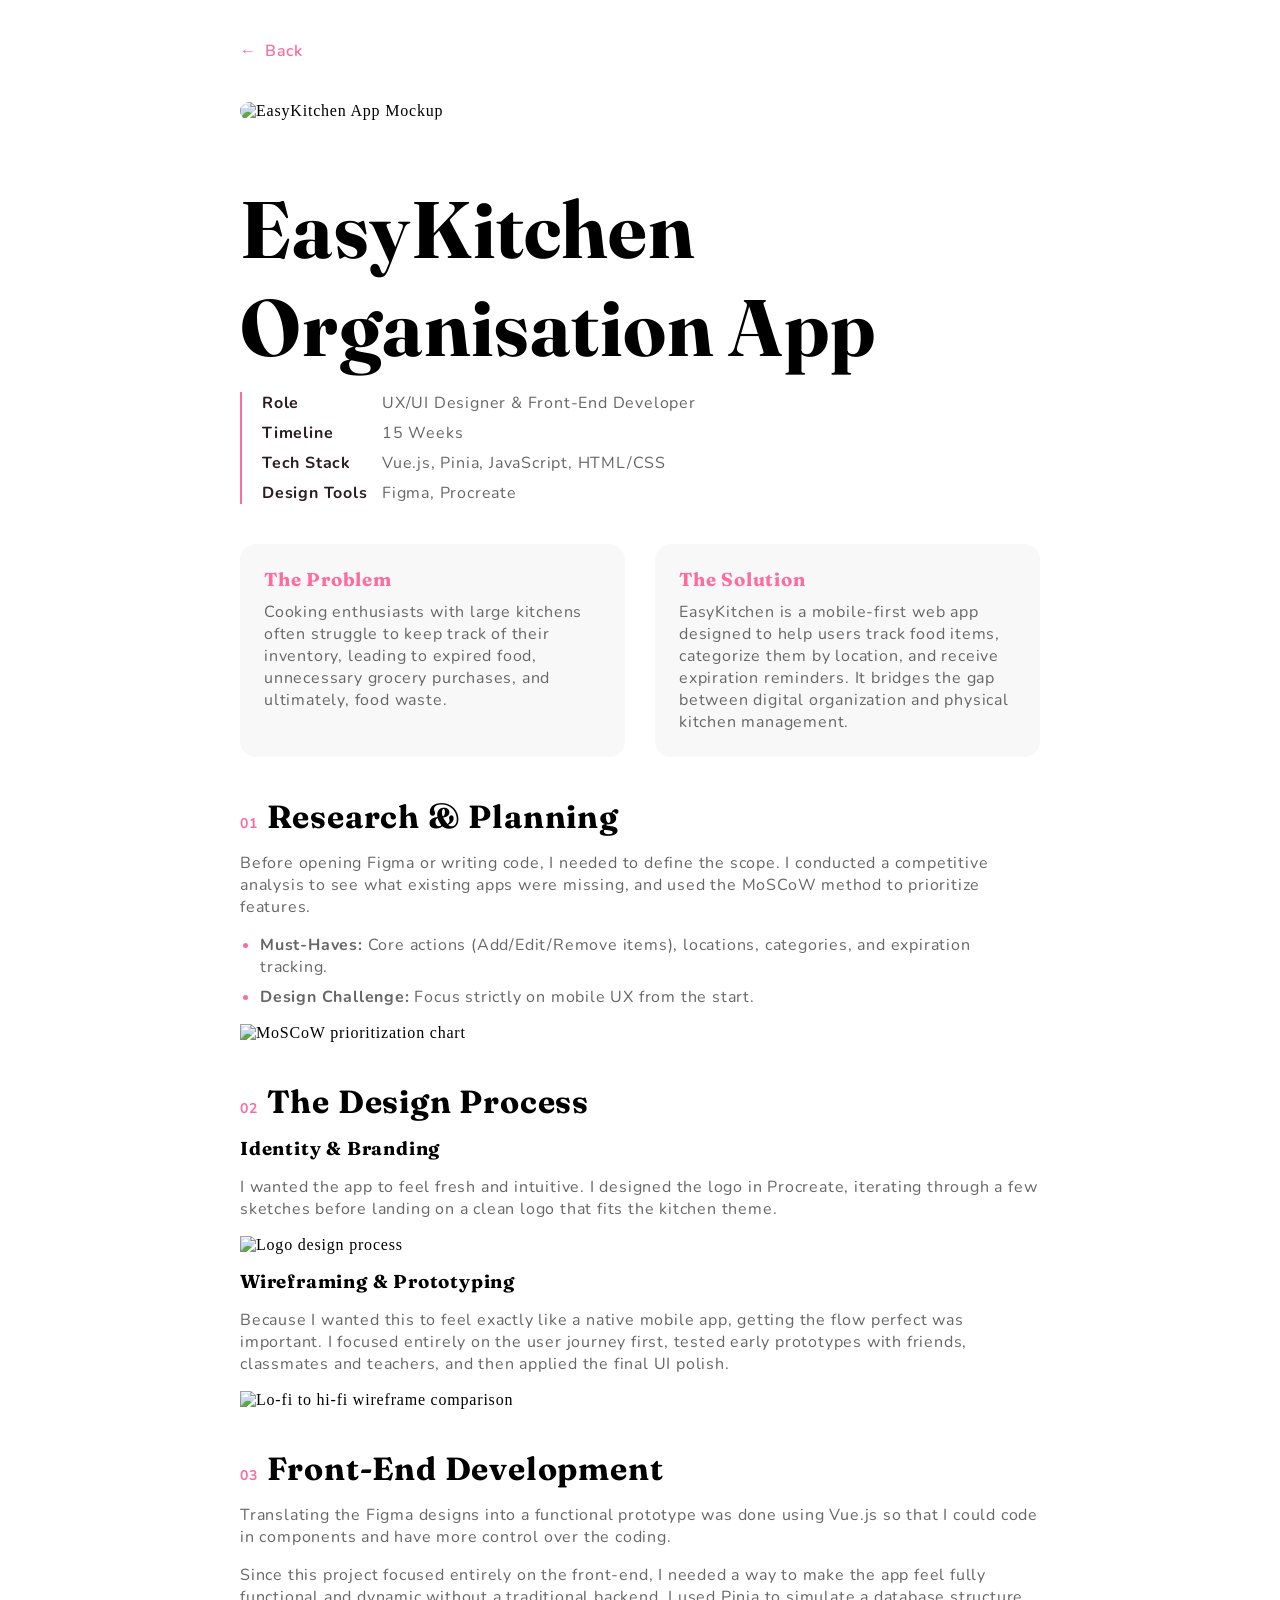
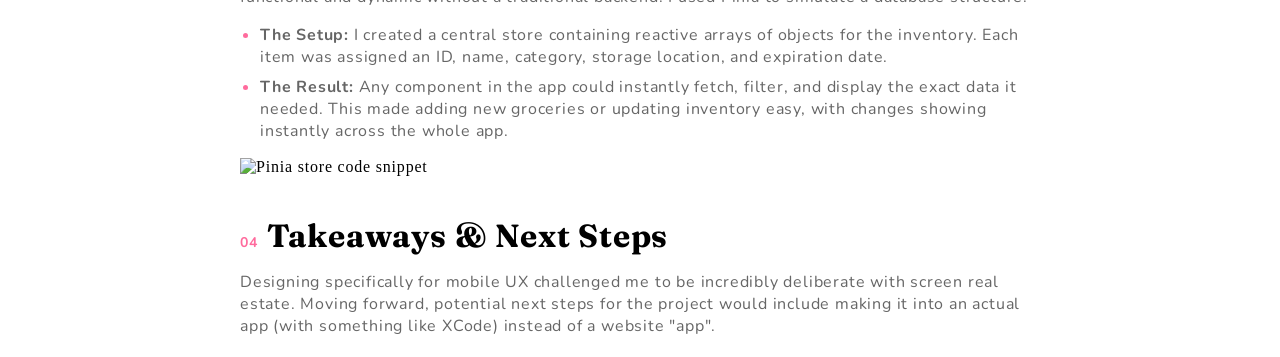
==== project1.html @ 2dae2935 "Add Project section" ====
<!doctype html>
<html lang="en">
	<head>
		<meta charset="UTF-8" />
		<meta name="viewport" content="width=device-width, initial-scale=1.0" />

		<link rel="stylesheet" href="projectdetail.css" />
		<link rel="preconnect" href="https://fonts.googleapis.com" />
		<link rel="preconnect" href="https://fonts.gstatic.com" crossorigin />
		<link
			href="https://fonts.googleapis.com/css2?family=Nunito:ital,wght@0,200..1000;1,200..1000&display=swap"
			rel="stylesheet" />
		<link rel="preconnect" href="https://fonts.googleapis.com" />
		<link rel="preconnect" href="https://fonts.gstatic.com" crossorigin />
		<link
			href="https://fonts.googleapis.com/css2?family=Fraunces:ital,opsz,wght@0,9..144,100..900;1,9..144,100..900&display=swap"
			rel="stylesheet" />
		<title>Silja Sihvo - EasyKitchen</title>
	</head>
	<body>
		<div class="back-wrapper">
			<a href="index.html" class="back-btn">
				<span class="back-arrow">&#8592;</span> Back
			</a>
		</div>

		<section class="project-hero">
			<img
				src="/images/easykitchen-hero.png"
				alt="EasyKitchen App Mockup"
				class="hero-img" />
		</section>

		<section class="project-intro">
			<h1>EasyKitchen Organisation App</h1>

			<div class="project-meta">
				<div class="meta-item">
					<span class="meta-label">Role</span>
					<span class="meta-value"
						>UX/UI Designer & Front-End Developer</span
					>
				</div>
				<div class="meta-item">
					<span class="meta-label">Timeline</span>
					<span class="meta-value">15 Weeks</span>
				</div>
				<div class="meta-item">
					<span class="meta-label">Tech Stack</span>
					<span class="meta-value"
						>Vue.js, Pinia, JavaScript, HTML/CSS</span
					>
				</div>
				<div class="meta-item">
					<span class="meta-label">Design Tools</span>
					<span class="meta-value">Figma, Procreate</span>
				</div>
			</div>
		</section>

		<!-- Problem & Solution -->
		<section class="project-section">
			<div class="problem-solution">
				<div class="ps-block">
					<h3>The Problem</h3>
					<p>
						Cooking enthusiasts with large kitchens often struggle
						to keep track of their inventory, leading to expired
						food, unnecessary grocery purchases, and ultimately,
						food waste.
					</p>
				</div>
				<div class="ps-block">
					<h3>The Solution</h3>
					<p>
						EasyKitchen is a mobile-first web app designed to help
						users track food items, categorize them by location, and
						receive expiration reminders. It bridges the gap between
						digital organization and physical kitchen management.
					</p>
				</div>
			</div>
		</section>

		<!-- 1. Research & Planning -->
		<section class="project-section">
			<h2><span class="section-number">01</span> Research & Planning</h2>
			<p>
				Before opening Figma or writing code, I needed to define the
				scope. I conducted a competitive analysis to see what existing
				apps were missing, and used the MoSCoW method to prioritize
				features.
			</p>
			<ul class="project-list">
				<li>
					<strong>Must-Haves:</strong> Core actions (Add/Edit/Remove
					items), locations, categories, and expiration tracking.
				</li>
				<li>
					<strong>Design Challenge:</strong> Focus strictly on mobile
					UX from the start.
				</li>
			</ul>
			<div class="img-placeholder">
				<img
					src="/images/research.png"
					alt="MoSCoW prioritization chart" />
			</div>
		</section>

		<!-- 2. Design Process -->
		<section class="project-section">
			<h2><span class="section-number">02</span> The Design Process</h2>

			<h3>Identity & Branding</h3>
			<p>
				I wanted the app to feel fresh and intuitive. I designed the
				logo in Procreate, iterating through a few sketches before
				landing on a clean logo that fits the kitchen theme.
			</p>
			<div class="img-placeholder">
				<img src="/images/logo-process.png" alt="Logo design process" />
			</div>

			<h3>Wireframing & Prototyping</h3>
			<p>
				Because I wanted this to feel exactly like a native mobile app,
				getting the flow perfect was important. I focused entirely on
				the user journey first, tested early prototypes with friends,
				classmates and teachers, and then applied the final UI polish.
			</p>
			<div class="img-placeholder">
				<img
					src="/images/wireframes.png"
					alt="Lo-fi to hi-fi wireframe comparison" />
			</div>
		</section>

		<!-- 3. Development -->
		<section class="project-section">
			<h2>
				<span class="section-number">03</span> Front-End Development
			</h2>
			<p>
				Translating the Figma designs into a functional prototype was
				done using Vue.js so that I could code in components and have
				more control over the coding.
			</p>
			<p>
				Since this project focused entirely on the front-end, I needed a
				way to make the app feel fully functional and dynamic without a
				traditional backend. I used Pinia to simulate a database
				structure.
			</p>
			<ul class="project-list">
				<li>
					<strong>The Setup:</strong> I created a central store
					containing reactive arrays of objects for the inventory.
					Each item was assigned an ID, name, category, storage
					location, and expiration date.
				</li>
				<li>
					<strong>The Result:</strong> Any component in the app could
					instantly fetch, filter, and display the exact data it
					needed. This made adding new groceries or updating inventory
					easy, with changes showing instantly across the whole app.
				</li>
			</ul>
			<div class="img-placeholder">
				<img src="/images/code.png" alt="Pinia store code snippet" />
			</div>
		</section>

		<!-- 4. Takeaways -->
		<section class="project-section">
			<h2>
				<span class="section-number">04</span> Takeaways & Next Steps
			</h2>
			<p>
				Designing specifically for mobile UX challenged me to be
				incredibly deliberate with screen real estate. Moving forward,
				potential next steps for the project would include making it
				into an actual app (with something like XCode) instead of a
				website "app".
			</p>
		</section>
	</body>
</html>
---- projectdetail.css ----
:root {
    --background-color: #ffffff;
    --light-gray: #F8F8F8;
    --gray-font: #666666;
    --lighter-font: #999999;
    --pink-font: #FFB3D1;
    --primary: #FF6B9D;
    --secondary: #FFF0F5;
    --contrast: #2D1920;
}

* {
    margin: 0;
    padding: 0;
    box-sizing: border-box;
}

html {
    scroll-behavior: smooth;
    scroll-padding-top: 90px;
}

body {
    letter-spacing: 0.05em;
    background-color: var(--background-color);
}

h1 {
    font-family: "Fraunces", serif;
    font-size: 80px;
}

h2 {
    font-family: "Fraunces", serif;
    font-size: 32px;
}

h3 {
    font-family: "Fraunces", serif;
}

h4 {
    font-family: "Nunito", sans-serif;
    color: var(--primary);
    font-weight: 500;
    font-size: 16px;
}

p {
    font-family: "Nunito", sans-serif;
    color: var(--gray-font);
}

ul {
    font-family: "Nunito", sans-serif;
}

span {
    font-family: "Nunito", sans-serif;
}

.highlight {
    color: var(--primary);
}

.back-wrapper {
    padding: 40px 80px 0;
    max-width: 960px;
    margin: 0 auto;
    width: 100%;
}

.back-btn {
    display: inline-flex;
    align-items: center;
    gap: 8px;
    color: var(--primary);
    text-decoration: none;
    font-family: "Nunito", sans-serif;
    font-weight: 600;
    transition: opacity 0.2s ease;
}

.back-btn:hover {
    opacity: 0.7;
}

.project-hero {
    padding: 40px 80px;
    max-width: 960px;
    margin: 0 auto;
    width: 100%;
}

.hero-img {
    width: 100%;
    max-height: 500px;
    object-fit: cover;
    border-radius: 20px;
}

.project-intro,
.project-section {
    padding: 20px 80px;
    display: flex;
    flex-direction: column;
    gap: 16px;
    max-width: 960px;
    margin: 0 auto;
    width: 100%;
}

.project-meta {
    display: flex;
    flex-direction: column;
    gap: 8px;
    border-left: 2px solid var(--primary);
    padding-left: 20px;
}

.meta-item {
    display: flex;
    gap: 10px;
}

.meta-label {
    font-family: "Nunito", sans-serif;
    font-weight: 700;
    color: var(--contrast);
    min-width: 110px;
}

.meta-value {
    font-family: "Nunito", sans-serif;
    color: var(--gray-font);
}

.problem-solution {
    display: flex;
    gap: 30px;
}

.ps-block {
    flex: 1;
    display: flex;
    flex-direction: column;
    gap: 10px;
    background-color: var(--light-gray);
    border-radius: 16px;
    padding: 24px;
}

.ps-block h3 {
    color: var(--primary);
}

.section-number {
    color: var(--primary);
    font-family: "Nunito", sans-serif;
    font-size: 14px;
    font-weight: 700;
    letter-spacing: 0.1em;
}

.project-list {
    padding-left: 20px;
    display: flex;
    flex-direction: column;
    gap: 8px;
    color: var(--gray-font);
}

.project-list li::marker {
    color: var(--primary);
}

.section-img {
    width: 100%;
    border-radius: 16px;
    object-fit: cover;
}

@media (max-width: 768px) {
    .back-wrapper,
    .project-hero,
    .project-intro,
    .project-section {
        padding: 24px;
    }

    .project-intro h1 {
        font-size: 2rem;
    }

    .problem-solution {
        flex-direction: column;
    }

    .meta-item {
        flex-direction: column;
        gap: 2px;
    }
}
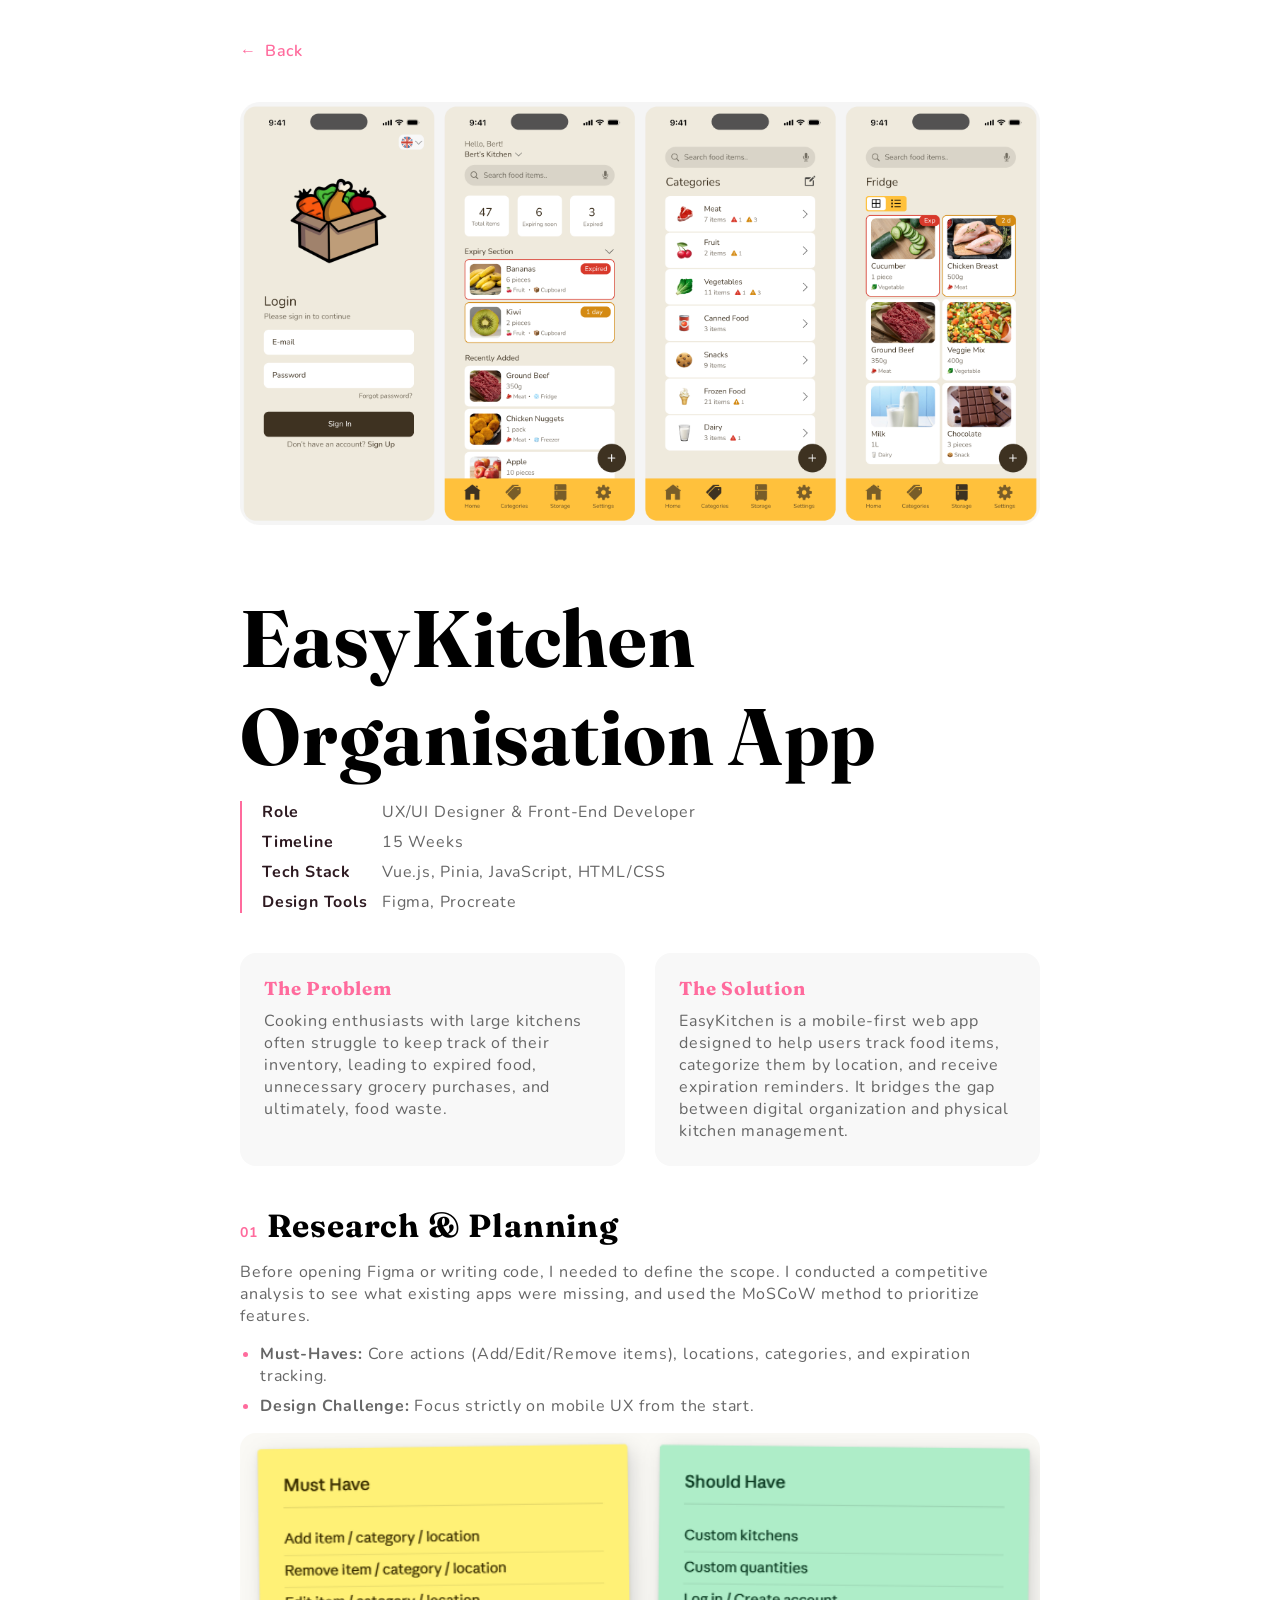
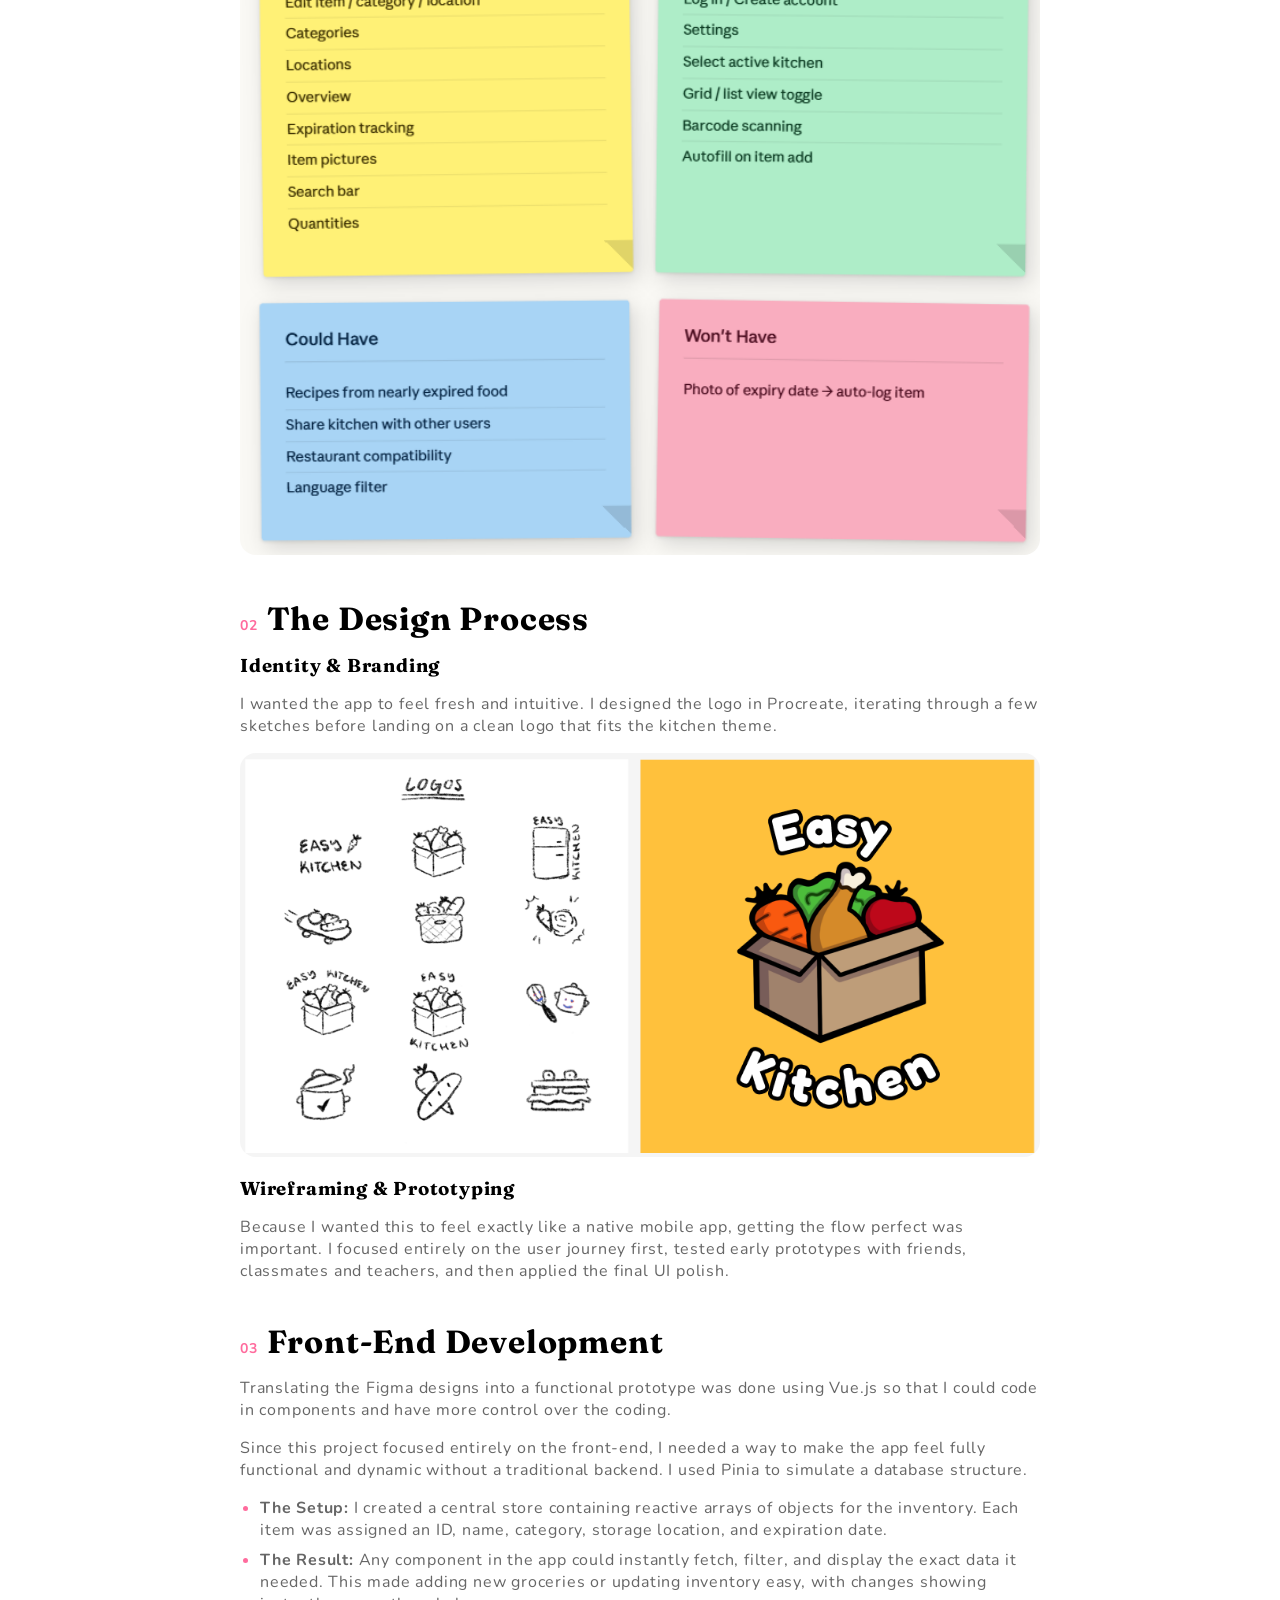
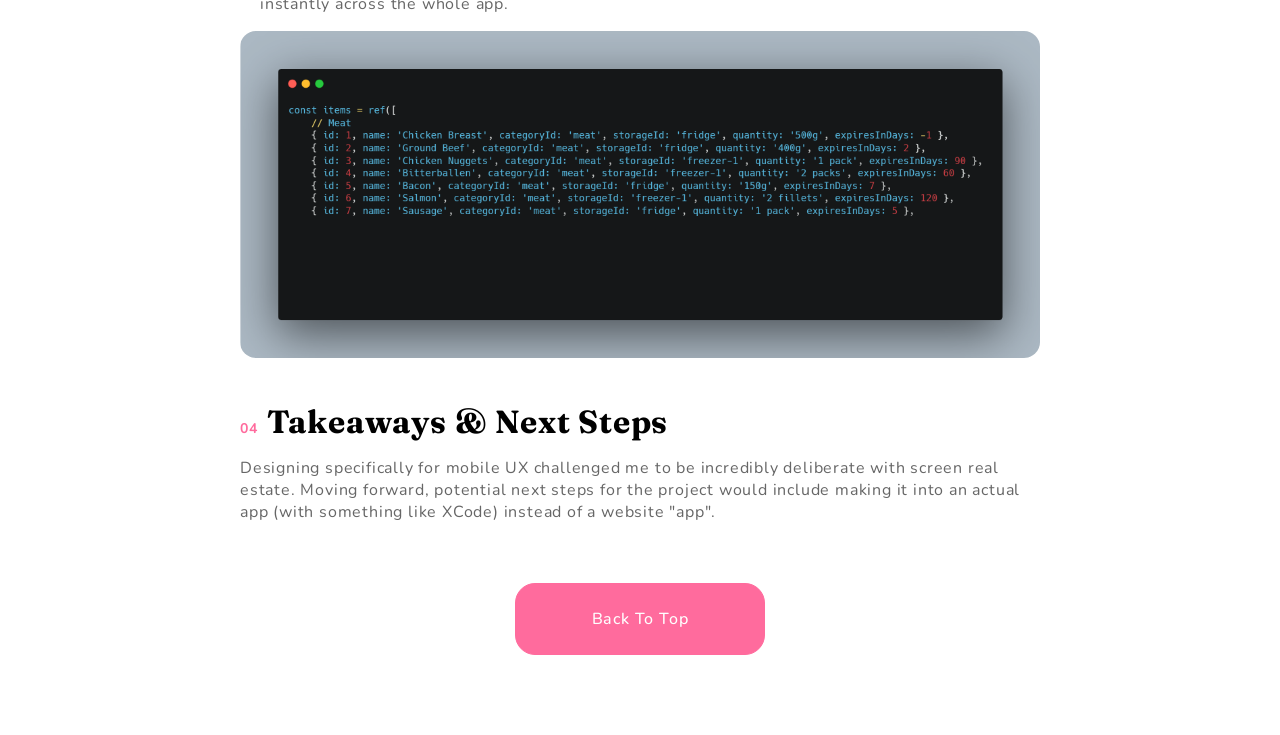
==== commit f08e1512: "Change placeholder images" ====
--- a/project1.html
+++ b/project1.html
@@ -129,11 +129,6 @@
 				the user journey first, tested early prototypes with friends,
 				classmates and teachers, and then applied the final UI polish.
 			</p>
-			<div class="img-placeholder">
-				<img
-					src="/images/wireframes.png"
-					alt="Lo-fi to hi-fi wireframe comparison" />
-			</div>
 		</section>
 
 		<!-- 3. Development -->
@@ -184,5 +179,13 @@
 				website "app".
 			</p>
 		</section>
+
+		<div class="cta-btn">Back To Top</div>
+
+		<script>
+			document.querySelector(".cta-btn").addEventListener("click", () => {
+				window.scrollTo({ top: 0, behavior: "smooth" });
+			});
+		</script>
 	</body>
 </html>
--- a/projectdetail.css
+++ b/projectdetail.css
@@ -97,6 +97,7 @@
     max-height: 500px;
     object-fit: cover;
     border-radius: 20px;
+    object-position: top;
 }
 
 .project-intro,
@@ -174,10 +175,17 @@
     color: var(--primary);
 }
 
-.section-img {
+.img-placeholder img {
     width: 100%;
     border-radius: 16px;
     object-fit: cover;
+}
+
+.img-label {
+    font-family: "Nunito", sans-serif;
+    font-size: 13px;
+    color: var(--lighter-font);
+    padding-top: 10px;
 }
 
 @media (max-width: 768px) {
@@ -200,4 +208,35 @@
         flex-direction: column;
         gap: 2px;
     }
-}+}
+
+.cta-btn {
+    background-color: var(--primary);
+    color: #ffffff;
+    border: 1.5px solid var(--primary);
+    border-radius: 20px;
+    padding: 24px 44px;
+    cursor: pointer;
+    font-weight: 500;
+    letter-spacing: 0.05em;
+    transition: all 0.3s ease;
+    max-width: 250px;
+    font-family: "Nunito", sans-serif;
+    display: block;
+    margin: 40px auto 80px;
+    text-align: center;
+}
+
+.cta-btn:hover {
+    background-color: #ffffff;
+    color: var(--primary);
+    border-color: var(--primary);
+}
+
+@media (max-width: 768px) {
+    .cta-btn {
+        width: 100%;
+        max-width: none;
+        padding: 18px 30px;
+    }
+}
